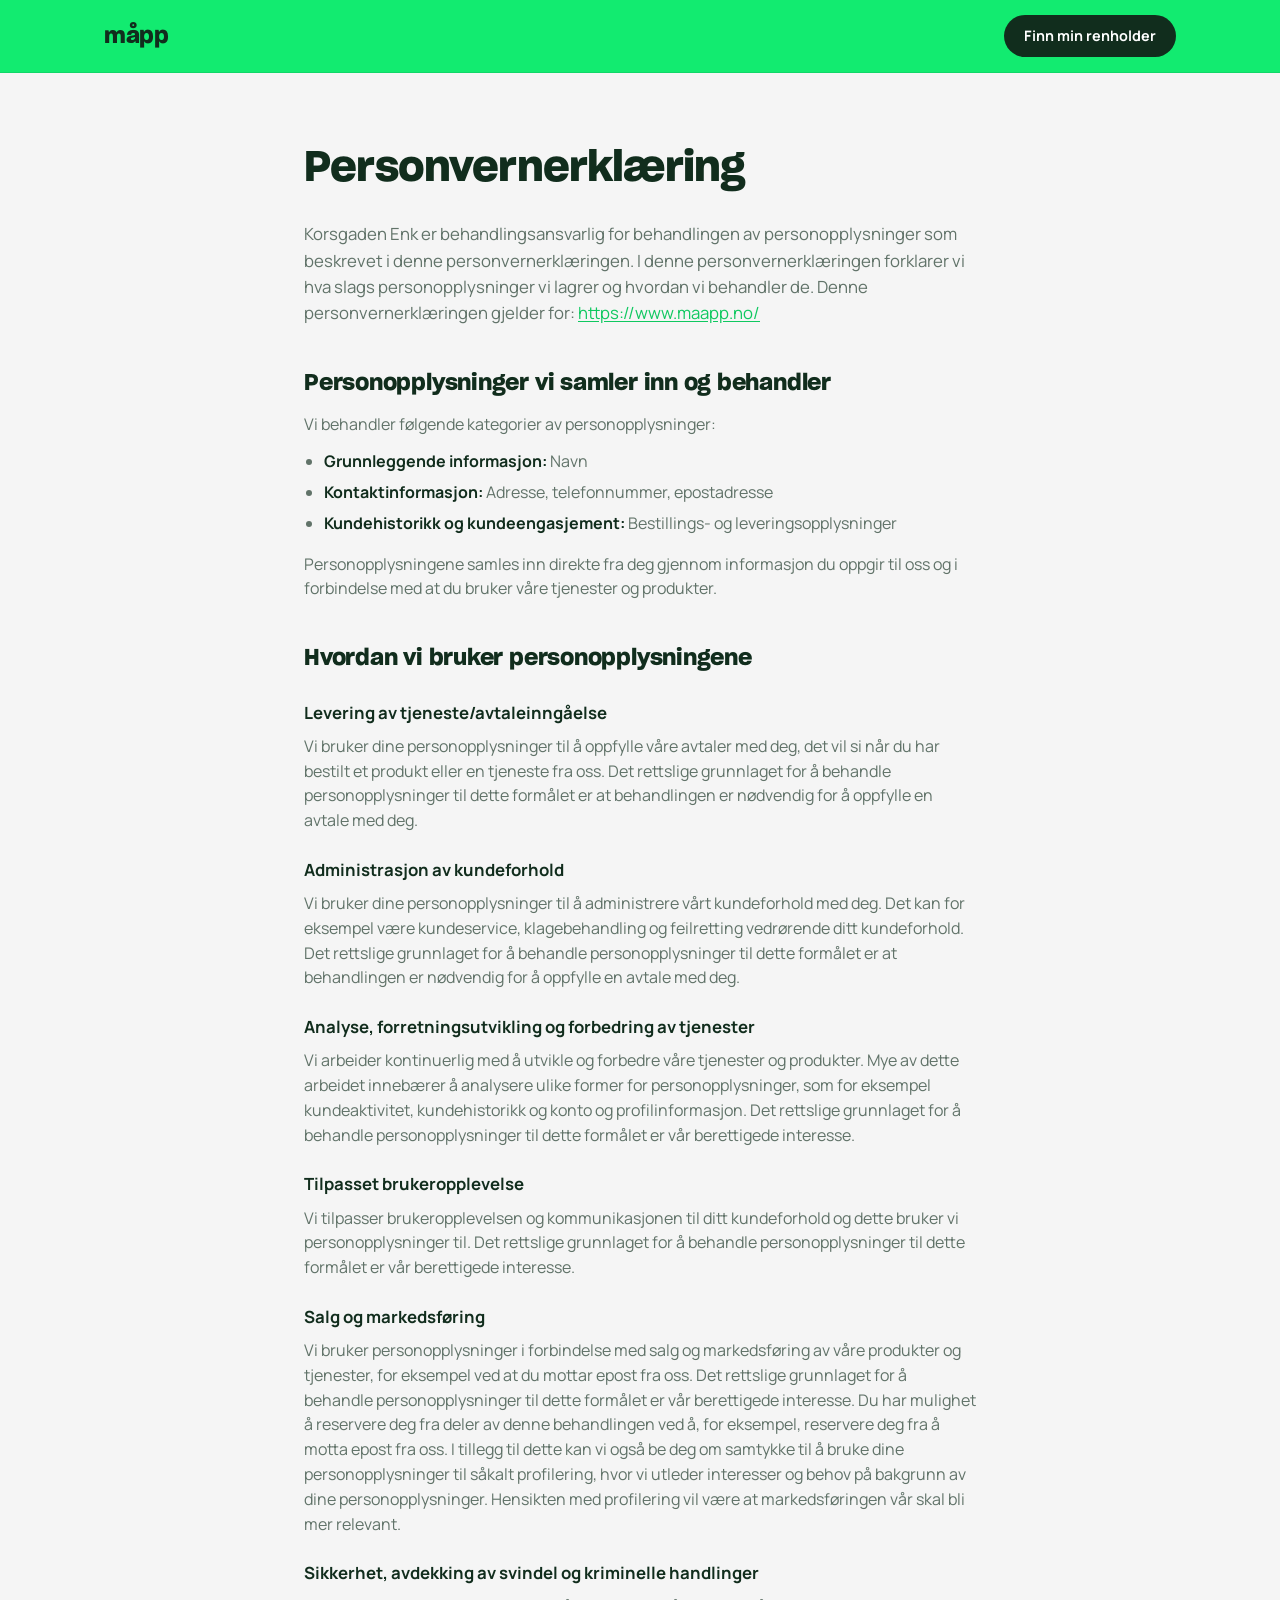
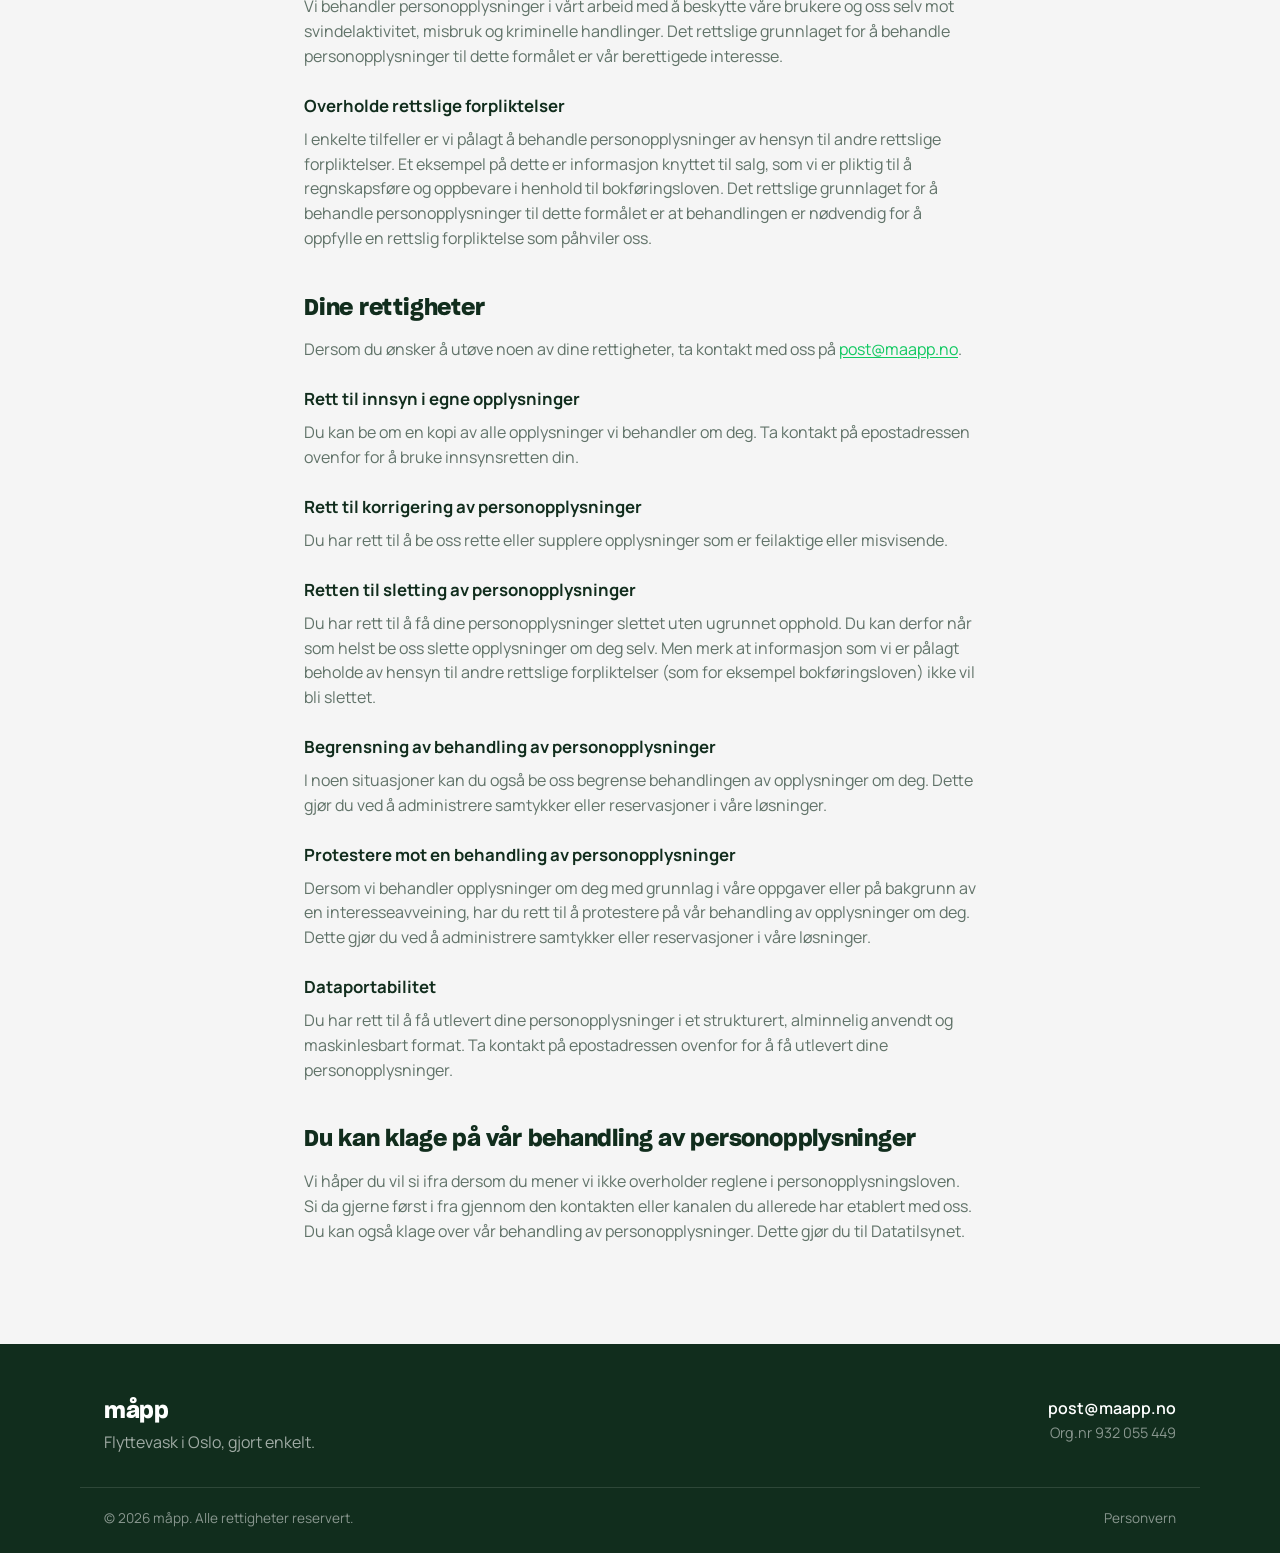
==== personvern.html @ 603608c3 "Initial commit: måpp landing page Static one-page site for måpp's move-out cleaning lead-gen service" ====
<!DOCTYPE html>
<html lang="no">
<head>
<meta charset="UTF-8">
<meta name="viewport" content="width=device-width, initial-scale=1.0">
<title>Personvernerklæring — måpp</title>
<meta name="description" content="Personvernerklæring for måpp — hvordan vi samler inn, bruker og beskytter personopplysningene dine.">
<link rel="icon" type="image/png" href="icon.png">
<link rel="preconnect" href="https://fonts.googleapis.com">
<link rel="preconnect" href="https://fonts.gstatic.com" crossorigin>
<link href="https://fonts.googleapis.com/css2?family=Manrope:wght@400;500;600;700;800&display=swap" rel="stylesheet">
<link rel="stylesheet" href="css/style.css">
</head>
<body>

<header class="site-header">
  <div class="container header-inner">
    <a href="index.html" class="logo">måpp</a>
    <div class="header-actions">
      <a href="index.html#skjema" class="btn btn-primary btn-small">Finn min renholder</a>
    </div>
  </div>
</header>

<main>
  <section class="section legal-page">
    <div class="container container-narrow">
      <h1 class="legal-title">Personvernerklæring</h1>
      <p class="legal-intro">
        Korsgaden Enk er behandlingsansvarlig for behandlingen av personopplysninger som beskrevet i denne
        personvernerklæringen. I denne personvernerklæringen forklarer vi hva slags personopplysninger vi lagrer
        og hvordan vi behandler de. Denne personvernerklæringen gjelder for:
        <a href="https://www.maapp.no/">https://www.maapp.no/</a>
      </p>

      <h2>Personopplysninger vi samler inn og behandler</h2>
      <p>Vi behandler følgende kategorier av personopplysninger:</p>
      <ul class="legal-list">
        <li><strong>Grunnleggende informasjon:</strong> Navn</li>
        <li><strong>Kontaktinformasjon:</strong> Adresse, telefonnummer, epostadresse</li>
        <li><strong>Kundehistorikk og kundeengasjement:</strong> Bestillings- og leveringsopplysninger</li>
      </ul>
      <p>
        Personopplysningene samles inn direkte fra deg gjennom informasjon du oppgir til oss og i forbindelse
        med at du bruker våre tjenester og produkter.
      </p>

      <h2>Hvordan vi bruker personopplysningene</h2>

      <h3>Levering av tjeneste/avtaleinngåelse</h3>
      <p>
        Vi bruker dine personopplysninger til å oppfylle våre avtaler med deg, det vil si når du har bestilt et
        produkt eller en tjeneste fra oss. Det rettslige grunnlaget for å behandle personopplysninger til dette
        formålet er at behandlingen er nødvendig for å oppfylle en avtale med deg.
      </p>

      <h3>Administrasjon av kundeforhold</h3>
      <p>
        Vi bruker dine personopplysninger til å administrere vårt kundeforhold med deg. Det kan for eksempel
        være kundeservice, klagebehandling og feilretting vedrørende ditt kundeforhold. Det rettslige grunnlaget
        for å behandle personopplysninger til dette formålet er at behandlingen er nødvendig for å oppfylle en
        avtale med deg.
      </p>

      <h3>Analyse, forretningsutvikling og forbedring av tjenester</h3>
      <p>
        Vi arbeider kontinuerlig med å utvikle og forbedre våre tjenester og produkter. Mye av dette arbeidet
        innebærer å analysere ulike former for personopplysninger, som for eksempel kundeaktivitet,
        kundehistorikk og konto og profilinformasjon. Det rettslige grunnlaget for å behandle personopplysninger
        til dette formålet er vår berettigede interesse.
      </p>

      <h3>Tilpasset brukeropplevelse</h3>
      <p>
        Vi tilpasser brukeropplevelsen og kommunikasjonen til ditt kundeforhold og dette bruker vi
        personopplysninger til. Det rettslige grunnlaget for å behandle personopplysninger til dette formålet er
        vår berettigede interesse.
      </p>

      <h3>Salg og markedsføring</h3>
      <p>
        Vi bruker personopplysninger i forbindelse med salg og markedsføring av våre produkter og tjenester, for
        eksempel ved at du mottar epost fra oss. Det rettslige grunnlaget for å behandle personopplysninger til
        dette formålet er vår berettigede interesse. Du har mulighet å reservere deg fra deler av denne
        behandlingen ved å, for eksempel, reservere deg fra å motta epost fra oss. I tillegg til dette kan vi
        også be deg om samtykke til å bruke dine personopplysninger til såkalt profilering, hvor vi utleder
        interesser og behov på bakgrunn av dine personopplysninger. Hensikten med profilering vil være at
        markedsføringen vår skal bli mer relevant.
      </p>

      <h3>Sikkerhet, avdekking av svindel og kriminelle handlinger</h3>
      <p>
        Vi behandler personopplysninger i vårt arbeid med å beskytte våre brukere og oss selv mot
        svindelaktivitet, misbruk og kriminelle handlinger. Det rettslige grunnlaget for å behandle
        personopplysninger til dette formålet er vår berettigede interesse.
      </p>

      <h3>Overholde rettslige forpliktelser</h3>
      <p>
        I enkelte tilfeller er vi pålagt å behandle personopplysninger av hensyn til andre rettslige
        forpliktelser. Et eksempel på dette er informasjon knyttet til salg, som vi er pliktig til å
        regnskapsføre og oppbevare i henhold til bokføringsloven. Det rettslige grunnlaget for å behandle
        personopplysninger til dette formålet er at behandlingen er nødvendig for å oppfylle en rettslig
        forpliktelse som påhviler oss.
      </p>

      <h2>Dine rettigheter</h2>
      <p>
        Dersom du ønsker å utøve noen av dine rettigheter, ta kontakt med oss på
        <a href="mailto:post@maapp.no">post@maapp.no</a>.
      </p>

      <h3>Rett til innsyn i egne opplysninger</h3>
      <p>
        Du kan be om en kopi av alle opplysninger vi behandler om deg. Ta kontakt på epostadressen ovenfor for å
        bruke innsynsretten din.
      </p>

      <h3>Rett til korrigering av personopplysninger</h3>
      <p>Du har rett til å be oss rette eller supplere opplysninger som er feilaktige eller misvisende.</p>

      <h3>Retten til sletting av personopplysninger</h3>
      <p>
        Du har rett til å få dine personopplysninger slettet uten ugrunnet opphold. Du kan derfor når som helst
        be oss slette opplysninger om deg selv. Men merk at informasjon som vi er pålagt beholde av hensyn til
        andre rettslige forpliktelser (som for eksempel bokføringsloven) ikke vil bli slettet.
      </p>

      <h3>Begrensning av behandling av personopplysninger</h3>
      <p>
        I noen situasjoner kan du også be oss begrense behandlingen av opplysninger om deg. Dette gjør du ved å
        administrere samtykker eller reservasjoner i våre løsninger.
      </p>

      <h3>Protestere mot en behandling av personopplysninger</h3>
      <p>
        Dersom vi behandler opplysninger om deg med grunnlag i våre oppgaver eller på bakgrunn av en
        interesseavveining, har du rett til å protestere på vår behandling av opplysninger om deg. Dette gjør du
        ved å administrere samtykker eller reservasjoner i våre løsninger.
      </p>

      <h3>Dataportabilitet</h3>
      <p>
        Du har rett til å få utlevert dine personopplysninger i et strukturert, alminnelig anvendt og
        maskinlesbart format. Ta kontakt på epostadressen ovenfor for å få utlevert dine personopplysninger.
      </p>

      <h2>Du kan klage på vår behandling av personopplysninger</h2>
      <p>
        Vi håper du vil si ifra dersom du mener vi ikke overholder reglene i personopplysningsloven. Si da
        gjerne først i fra gjennom den kontakten eller kanalen du allerede har etablert med oss. Du kan også
        klage over vår behandling av personopplysninger. Dette gjør du til Datatilsynet.
      </p>
    </div>
  </section>
</main>

<footer class="site-footer">
  <div class="container footer-inner">
    <div class="footer-brand">
      <p class="logo logo-light">måpp</p>
      <p>Flyttevask i Oslo, gjort enkelt.</p>
    </div>
    <div class="footer-contact">
      <p><a href="mailto:post@maapp.no">post@maapp.no</a></p>
      <p class="footer-muted">Org.nr 932 055 449</p>
    </div>
  </div>
  <div class="container footer-bottom">
    <p>&copy; <span id="year"></span> måpp. Alle rettigheter reservert.</p>
    <a href="personvern.html" class="footer-legal-link">Personvern</a>
  </div>
</footer>

<script src="js/script.js"></script>
</body>
</html>
---- css/style.css ----
/* ---------- Tokens ---------- */
:root {
  --bg: #f5f5f5;
  --surface: #ffffff;
  --brand: #12eb70;
  --brand-dark: #0fc860;
  --accent: #112d1d;
  --text: #112d1d;
  --text-muted: rgba(17, 45, 29, 0.65);
  --border: rgba(17, 45, 29, 0.1);
  --radius-lg: 20px;
  --radius-md: 14px;
  --radius-sm: 10px;
  --shadow: 0 12px 32px rgba(17, 45, 29, 0.08);
  --max-width: 1120px;
  --font: "Manrope", -apple-system, BlinkMacSystemFont, "Segoe UI", sans-serif;
  --font-headline: "Sharp Grotesk", var(--font);
}

@font-face {
  font-family: "Sharp Grotesk";
  src: url("../Sharp_Grotesk/SharpGrotesk-SemiBold20.otf") format("opentype");
  font-weight: 600;
  font-style: normal;
  font-display: swap;
}

/* ---------- Reset ---------- */
* { box-sizing: border-box; }
html { scroll-behavior: smooth; }
body {
  margin: 0;
  font-family: var(--font);
  background: var(--bg);
  color: var(--text);
  line-height: 1.55;
  -webkit-font-smoothing: antialiased;
}
h1, h2, h3, p, ul, figure { margin: 0; }
ul { padding: 0; list-style: none; }
a { color: inherit; text-decoration: none; }
img { max-width: 100%; display: block; }
button { font: inherit; cursor: pointer; }
section[id] { scroll-margin-top: 84px; }

.container {
  max-width: var(--max-width);
  margin: 0 auto;
  padding: 0 24px;
}
.container-narrow { max-width: 720px; }

/* ---------- Buttons ---------- */
.btn {
  display: inline-flex;
  align-items: center;
  justify-content: center;
  gap: 8px;
  border: none;
  border-radius: 999px;
  font-weight: 700;
  cursor: pointer;
  transition: transform 0.15s ease, box-shadow 0.15s ease, background 0.15s ease, opacity 0.15s ease;
  white-space: nowrap;
}
.btn-primary {
  background: var(--brand);
  color: var(--accent);
}
.btn-primary:hover { background: var(--brand-dark); transform: translateY(-1px); }
.btn-primary:active { transform: translateY(0); }
.btn-primary:disabled { opacity: 0.6; cursor: not-allowed; transform: none; }
.btn-ghost {
  background: transparent;
  color: var(--text);
  border: 1.5px solid var(--border);
}
.btn-ghost:hover { border-color: var(--accent); }
.btn-small { padding: 10px 20px; font-size: 0.9rem; }
.btn-large { padding: 16px 32px; font-size: 1.02rem; box-shadow: var(--shadow); }
.btn-block { width: 100%; }

/* On the green header/hero, a green button would blend into the background —
   swap primary buttons there to a dark fill so they still pop. */
.site-header .btn-primary,
.hero .btn-primary {
  background: var(--accent);
  color: #ffffff;
}
.site-header .btn-primary:hover,
.hero .btn-primary:hover {
  background: #1c3d28;
}

/* ---------- Icons (inline SVG, no dependency) ---------- */
.icon {
  position: relative; flex-shrink: 0;
  display: inline-flex; align-items: center; justify-content: center;
}
.icon svg { width: 100%; height: 100%; display: block; }

.icon-x, .icon-check {
  width: 22px; height: 22px; border-radius: 50%;
}
.icon-x { background: rgba(17,45,29,0.12); color: var(--text-muted); }
.icon-x svg { width: 11px; height: 11px; }

.icon-check { background: var(--brand); color: var(--accent); }
.icon-check svg { width: 12px; height: 12px; }

.icon-shield, .icon-target, .icon-single, .icon-lock, .icon-check-circle {
  width: 46px; height: 46px; border-radius: 14px;
  background: rgba(18, 235, 112, 0.14);
  color: var(--accent);
}
.icon-shield svg, .icon-target svg, .icon-single svg, .icon-lock svg { width: 22px; height: 22px; }

.icon-check-circle {
  width: 64px; height: 64px; border-radius: 50%;
  background: var(--brand);
  margin: 0 auto 16px;
}
.icon-check-circle svg { width: 26px; height: 26px; }

/* ---------- Header ---------- */
.site-header {
  position: sticky; top: 0; z-index: 100;
  background: var(--brand);
  border-bottom: 1px solid var(--border);
}
.header-inner {
  display: flex; align-items: center; justify-content: space-between;
  height: 72px;
}
.logo {
  font-family: var(--font-headline);
  font-size: 1.4rem; font-weight: 600; letter-spacing: -0.02em;
  color: var(--accent);
}
.logo-light { color: #ffffff; }

.header-actions { display: flex; align-items: center; gap: 16px; }

/* ---------- Hero ---------- */
.hero {
  padding: 96px 0 88px;
  background: var(--brand);
}
.hero-inner { max-width: 840px; margin: 0 auto; text-align: center; }

.eyebrow {
  display: inline-block;
  font-weight: 700; font-size: 0.85rem; letter-spacing: 0.06em; text-transform: uppercase;
  color: var(--accent);
  margin-bottom: 16px;
}
.hero h1 {
  font-family: var(--font-headline);
  font-size: clamp(2.1rem, 4.5vw, 3.4rem);
  font-weight: 600; letter-spacing: -0.03em;
  line-height: 1.12;
  color: var(--accent);
  margin-bottom: 24px;
}
.hero-sub {
  font-size: 1.15rem;
  color: rgba(17, 45, 29, 0.8);
  max-width: 620px;
  margin: 0 auto 40px;
}

/* ---------- Trust banner ---------- */
.trust-banner { background: var(--accent); padding: 28px 0; }
.trust-banner-inner {
  display: flex; flex-wrap: wrap;
  justify-content: center; align-items: center;
  row-gap: 16px; column-gap: 40px;
}
.trust-banner-item {
  display: flex; align-items: center; gap: 10px;
  color: #ffffff; font-weight: 600; font-size: 0.92rem;
}
.icon-banner {
  display: inline-flex; flex-shrink: 0;
  width: 20px; height: 20px;
  color: var(--brand);
}
.icon-banner svg { width: 100%; height: 100%; }

/* ---------- Sections ---------- */
.section { padding: 96px 0; }
.section-title {
  font-family: var(--font-headline);
  font-size: clamp(1.7rem, 3vw, 2.3rem);
  font-weight: 600; letter-spacing: -0.02em;
  margin-bottom: 16px;
}
.section-lead {
  font-size: 1.08rem;
  color: var(--text-muted);
  max-width: 620px;
  margin-bottom: 48px;
}

/* Comparison */
.compare-grid { display: grid; grid-template-columns: 1fr 1fr; gap: 24px; }
.compare-card { padding: 36px; border-radius: var(--radius-lg); }
.compare-card-other { background: var(--surface); border: 1px solid var(--border); }
.compare-card-maapp { background: var(--accent); color: #ffffff; box-shadow: var(--shadow); }
.compare-label {
  font-weight: 700; font-size: 0.9rem; text-transform: uppercase; letter-spacing: 0.04em;
  color: var(--text-muted); margin-bottom: 20px;
}
.compare-label-brand {
  font-family: var(--font-headline);
  font-size: 1.3rem;
  font-weight: 600;
  letter-spacing: -0.02em;
  text-transform: none;
  color: var(--brand);
}
.compare-list li { display: flex; align-items: flex-start; gap: 12px; margin-bottom: 16px; font-weight: 600; }
.compare-list li:last-child { margin-bottom: 0; }
.compare-card-maapp .compare-list li { color: #ffffff; }

/* How it works */
.how-grid { display: grid; grid-template-columns: repeat(3, 1fr); gap: 28px; }
.how-card {
  background: var(--surface); border: 1px solid var(--border);
  border-radius: var(--radius-lg); padding: 32px;
}
.how-number {
  display: inline-flex; align-items: center; justify-content: center;
  width: 40px; height: 40px; border-radius: 50%;
  background: var(--brand); color: var(--accent);
  font-weight: 800; margin-bottom: 20px;
}
.how-card h3 { font-size: 1.15rem; margin-bottom: 10px; font-weight: 700; }
.how-card p { color: var(--text-muted); }

/* Trust */
.trust-grid { display: grid; grid-template-columns: repeat(4, 1fr); gap: 24px; }
.trust-card {
  background: var(--surface); border: 1px solid var(--border);
  border-radius: var(--radius-lg); padding: 28px;
}
.trust-card .icon { position: relative; margin-bottom: 18px; }
.trust-card h3 { font-size: 1.05rem; margin-bottom: 10px; font-weight: 700; }
.trust-card p { color: var(--text-muted); font-size: 0.95rem; }

/* FAQ */
.faq-list { display: flex; flex-direction: column; gap: 12px; }
.faq-item {
  background: var(--surface); border: 1px solid var(--border);
  border-radius: var(--radius-md); padding: 18px 22px;
}
.faq-item summary {
  cursor: pointer; font-weight: 700; list-style: none;
  display: flex; align-items: center; justify-content: space-between;
}
.faq-item summary::-webkit-details-marker { display: none; }
.faq-item summary::after {
  content: "+"; font-size: 1.3rem; color: var(--brand-dark); margin-left: 16px; flex-shrink: 0;
  transition: transform 0.15s ease;
}
.faq-item[open] summary::after { transform: rotate(45deg); }
.faq-item p { margin-top: 14px; color: var(--text-muted); }

/* ---------- Legal page ---------- */
.legal-page { padding: 64px 0 96px; }
.legal-title {
  font-family: var(--font-headline);
  font-size: clamp(1.9rem, 4vw, 2.6rem);
  font-weight: 600; letter-spacing: -0.02em;
  margin-bottom: 20px;
}
.legal-intro { font-size: 1.05rem; margin-bottom: 8px; }
.legal-page h2 {
  font-family: var(--font-headline);
  font-size: 1.4rem; font-weight: 600; letter-spacing: -0.01em;
  margin-top: 40px; margin-bottom: 12px;
}
.legal-page h3 {
  font-size: 1.05rem; font-weight: 700;
  margin-top: 24px; margin-bottom: 8px;
}
.legal-page p { color: var(--text-muted); margin-bottom: 4px; }
.legal-page a { color: var(--brand-dark); text-decoration: underline; text-underline-offset: 2px; }
.legal-page a:hover { color: var(--accent); }
.legal-list { margin: 12px 0 16px; padding-left: 20px; list-style: disc; }
.legal-list li { color: var(--text-muted); margin-bottom: 6px; }
.legal-list strong { color: var(--text); }

/* ---------- Form ---------- */
.form-section { padding-bottom: 120px; }
.form-card {
  background: var(--accent);
  color: #ffffff;
  border-radius: var(--radius-lg);
  padding: 48px;
  box-shadow: var(--shadow);
}
.form-intro h2 { font-family: var(--font-headline); font-size: clamp(1.6rem, 3vw, 2rem); font-weight: 600; margin-bottom: 8px; }
.form-intro p { color: rgba(255,255,255,0.72); margin-bottom: 4px; }
.form-progress {
  font-weight: 700; font-size: 0.85rem; letter-spacing: 0.04em; text-transform: uppercase;
  color: var(--brand) !important; margin-top: 14px; margin-bottom: 18px;
}

.field { margin-bottom: 14px; }
.field label {
  display: block; font-weight: 600; font-size: 0.92rem; margin-bottom: 6px;
  color: rgba(255,255,255,0.85);
}
.field input, .field select, .field textarea {
  width: 100%;
  padding: 12px 18px;
  border-radius: 999px;
  border: 1.5px solid transparent;
  background: var(--bg);
  color: var(--text);
  font-family: var(--font);
  font-size: 1rem;
}
.field input::placeholder, .field textarea::placeholder { color: var(--text-muted); }
.field select option { color: var(--text); }
.field input:focus, .field select:focus, .field textarea:focus {
  outline: none; border-color: var(--brand);
  background: var(--bg);
}
.field textarea { border-radius: var(--radius-lg); resize: vertical; }

.field-checkbox .checkbox-label {
  display: flex; align-items: flex-start; gap: 10px;
  margin-bottom: 0;
  font-size: 0.9rem; font-weight: 500;
  color: rgba(255,255,255,0.85);
  cursor: pointer;
}
.checkbox-label input[type="checkbox"] {
  width: 18px; height: 18px;
  flex-shrink: 0; margin-top: 2px;
  accent-color: var(--brand);
  cursor: pointer;
}

.hp-field { position: absolute; left: -9999px; opacity: 0; height: 0; width: 0; }

.form-step-actions { display: flex; gap: 16px; align-items: center; margin-top: 8px; }
.form-step-actions .btn-ghost {
  background: rgba(255,255,255,0.08);
  color: #ffffff;
  border-color: rgba(255,255,255,0.25);
  box-shadow: none;
}
.form-step-actions .btn-ghost:hover { background: rgba(255,255,255,0.14); border-color: #ffffff; }

.form-success { text-align: center; padding: 24px 0; }
.form-success h2 { font-family: var(--font-headline); font-size: 1.6rem; font-weight: 600; margin-bottom: 10px; }
.form-success p { color: rgba(255,255,255,0.75); }

.form-error {
  margin-top: 20px; color: #ffb4b4; font-weight: 600; text-align: center;
}

/* ---------- Footer ---------- */
.site-footer { background: var(--accent); color: rgba(255,255,255,0.8); padding: 56px 0 24px; }
.footer-inner {
  display: flex; justify-content: space-between; align-items: flex-start;
  gap: 24px; padding-bottom: 32px; border-bottom: 1px solid rgba(255,255,255,0.12);
}
.footer-brand .logo { line-height: 1; }
.footer-brand p:last-child { margin-top: 8px; color: rgba(255,255,255,0.6); }
.footer-contact { text-align: right; }
.footer-contact p:first-child { line-height: 1; }
.footer-contact a { font-weight: 600; color: #ffffff; }
.footer-contact a:hover { color: var(--brand); }
.footer-muted { color: rgba(255,255,255,0.5); font-size: 0.9rem; margin-top: 6px; }
.footer-bottom {
  display: flex; flex-wrap: wrap; justify-content: space-between; align-items: center; gap: 8px;
  padding-top: 20px; font-size: 0.85rem; color: rgba(255,255,255,0.5);
}
.footer-legal-link { color: rgba(255,255,255,0.5); }
.footer-legal-link:hover { color: var(--brand); }

/* ---------- Reveal animation ---------- */
.reveal { opacity: 0; transform: translateY(16px); transition: opacity 0.6s ease, transform 0.6s ease; }
.reveal.is-visible { opacity: 1; transform: translateY(0); }
@media (prefers-reduced-motion: reduce) {
  .reveal { opacity: 1; transform: none; transition: none; }
  html { scroll-behavior: auto; }
}

/* ---------- Responsive ---------- */
@media (max-width: 900px) {
  .trust-grid { grid-template-columns: repeat(2, 1fr); }
  .how-grid { grid-template-columns: 1fr; }
  .compare-grid { grid-template-columns: 1fr; }
}

@media (max-width: 760px) {
  .hero { padding: 56px 0 64px; }
  .hero h1 { font-size: 2.6rem; }
  .trust-banner-inner {
    display: grid; grid-template-columns: 1fr 1fr;
    row-gap: 24px; column-gap: 12px;
  }
  .trust-banner-item {
    flex-direction: column; text-align: center;
    gap: 8px; font-size: 0.85rem;
  }
  .section { padding: 64px 0; }
  .trust-grid { grid-template-columns: 1fr; }
  .form-card { padding: 28px; }
  .site-footer { padding-top: 40px; }
  .footer-inner { flex-direction: column; }
  .footer-contact { text-align: left; }
}
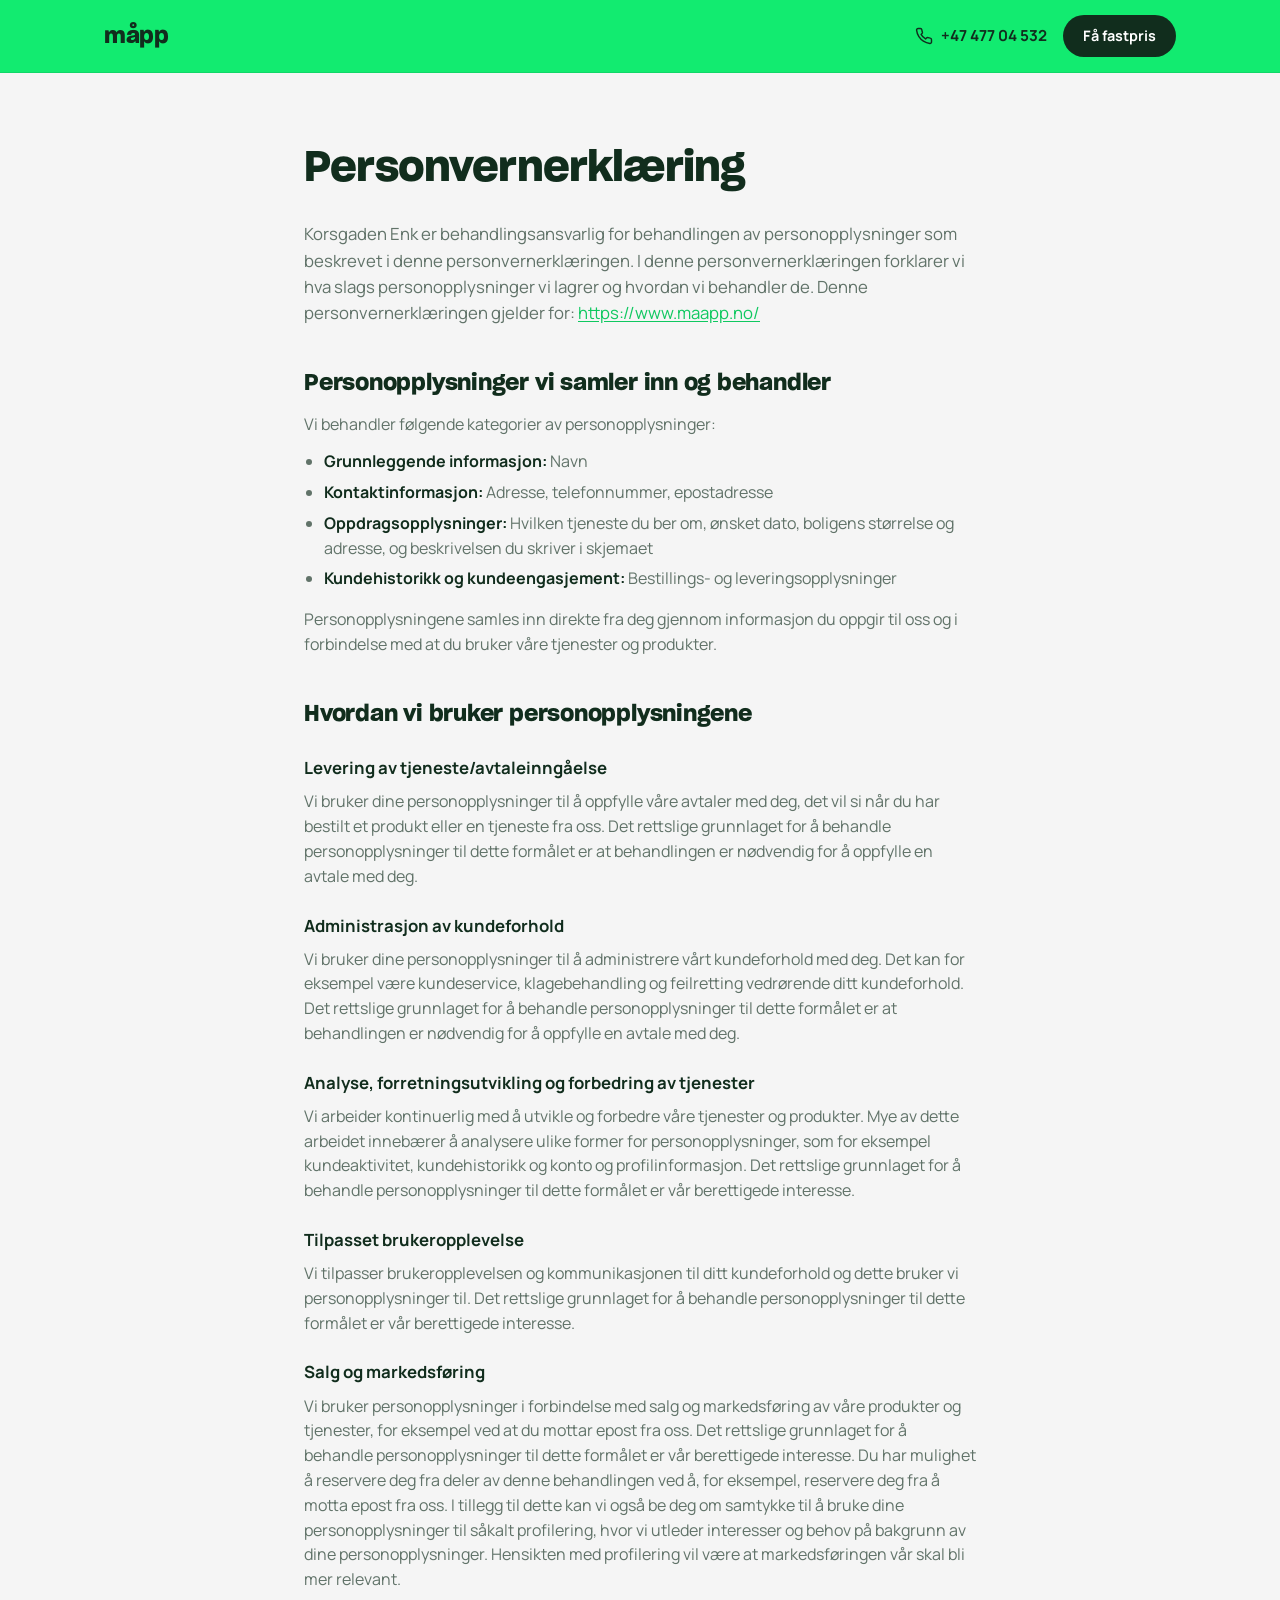
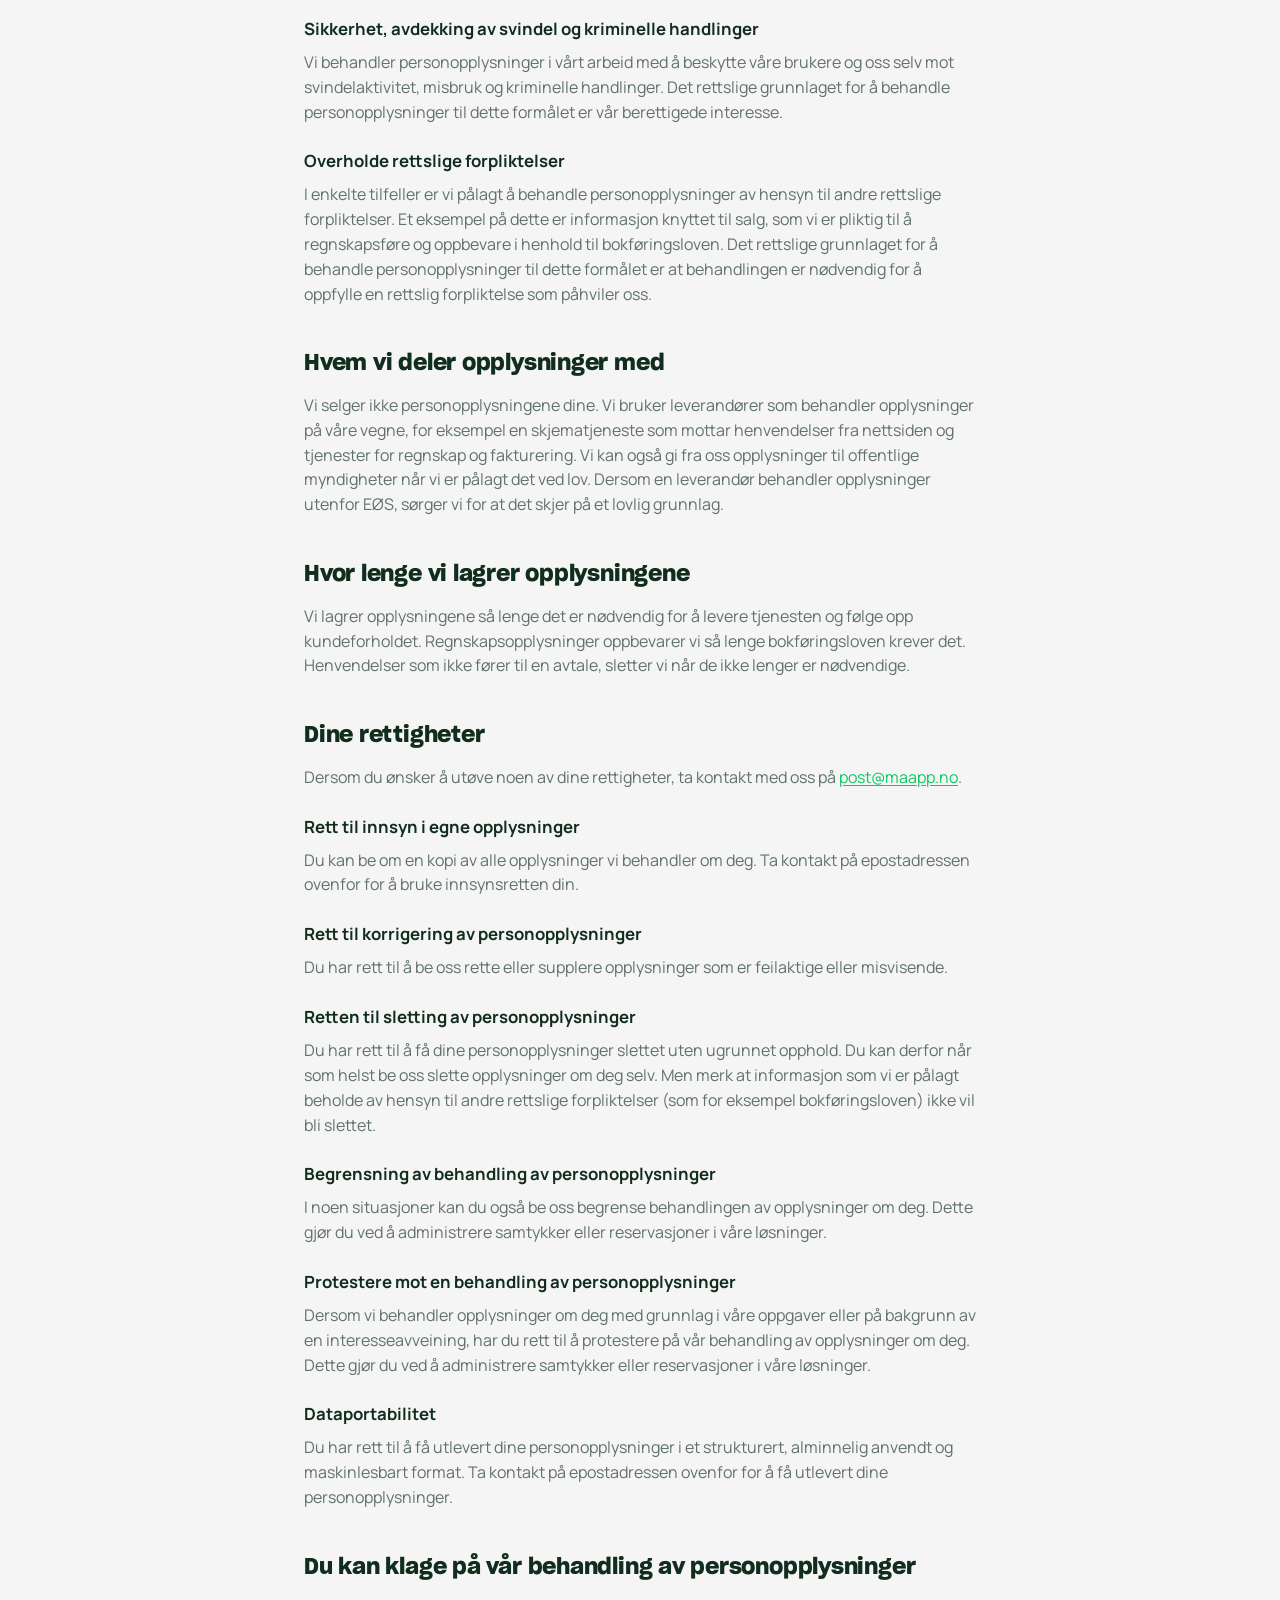
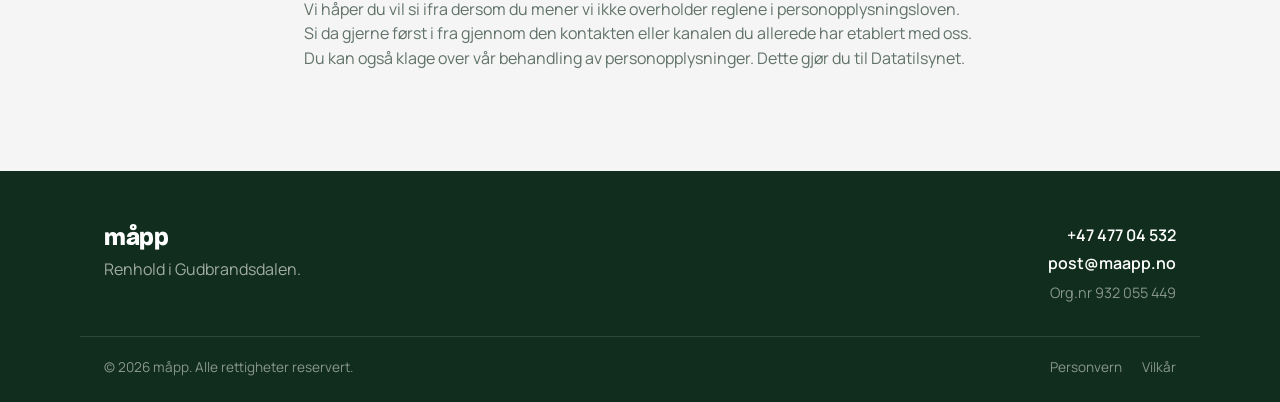
==== commit 656bbb82: "Pivot site to direct cleaning in Gudbrandsdalen Rewrite the site for måpp offering flyttevask, utfly" ====
--- a/personvern.html
+++ b/personvern.html
@@ -17,7 +17,13 @@
   <div class="container header-inner">
     <a href="index.html" class="logo">måpp</a>
     <div class="header-actions">
-      <a href="index.html#skjema" class="btn btn-primary btn-small">Finn min renholder</a>
+      <a href="tel:+4747704532" class="header-phone" aria-label="Ring +47 477 04 532">
+        <svg viewBox="0 0 24 24" fill="none" stroke="currentColor" stroke-width="1.9" stroke-linecap="round" stroke-linejoin="round" aria-hidden="true">
+          <path d="M22 16.92v3a2 2 0 0 1-2.18 2 19.79 19.79 0 0 1-8.63-3.07 19.5 19.5 0 0 1-6-6 19.79 19.79 0 0 1-3.07-8.67A2 2 0 0 1 4.11 2h3a2 2 0 0 1 2 1.72 12.84 12.84 0 0 0 .7 2.81 2 2 0 0 1-.45 2.11L8.09 9.91a16 16 0 0 0 6 6l1.27-1.27a2 2 0 0 1 2.11-.45 12.84 12.84 0 0 0 2.81.7A2 2 0 0 1 22 16.92z"/>
+        </svg>
+        <span class="header-phone-number">+47 477 04 532</span>
+      </a>
+      <a href="index.html#skjema" class="btn btn-primary btn-small">Få fastpris</a>
     </div>
   </div>
 </header>
@@ -38,6 +44,7 @@
       <ul class="legal-list">
         <li><strong>Grunnleggende informasjon:</strong> Navn</li>
         <li><strong>Kontaktinformasjon:</strong> Adresse, telefonnummer, epostadresse</li>
+        <li><strong>Oppdragsopplysninger:</strong> Hvilken tjeneste du ber om, ønsket dato, boligens størrelse og adresse, og beskrivelsen du skriver i skjemaet</li>
         <li><strong>Kundehistorikk og kundeengasjement:</strong> Bestillings- og leveringsopplysninger</li>
       </ul>
       <p>
@@ -104,6 +111,21 @@
         forpliktelse som påhviler oss.
       </p>
 
+      <h2>Hvem vi deler opplysninger med</h2>
+      <p>
+        Vi selger ikke personopplysningene dine. Vi bruker leverandører som behandler opplysninger på våre vegne,
+        for eksempel en skjematjeneste som mottar henvendelser fra nettsiden og tjenester for regnskap og
+        fakturering. Vi kan også gi fra oss opplysninger til offentlige myndigheter når vi er pålagt det ved lov.
+        Dersom en leverandør behandler opplysninger utenfor EØS, sørger vi for at det skjer på et lovlig grunnlag.
+      </p>
+
+      <h2>Hvor lenge vi lagrer opplysningene</h2>
+      <p>
+        Vi lagrer opplysningene så lenge det er nødvendig for å levere tjenesten og følge opp kundeforholdet.
+        Regnskapsopplysninger oppbevarer vi så lenge bokføringsloven krever det. Henvendelser som ikke fører til
+        en avtale, sletter vi når de ikke lenger er nødvendige.
+      </p>
+
       <h2>Dine rettigheter</h2>
       <p>
         Dersom du ønsker å utøve noen av dine rettigheter, ta kontakt med oss på
@@ -159,16 +181,20 @@
   <div class="container footer-inner">
     <div class="footer-brand">
       <p class="logo logo-light">måpp</p>
-      <p>Flyttevask i Oslo, gjort enkelt.</p>
+      <p>Renhold i Gudbrandsdalen.</p>
     </div>
     <div class="footer-contact">
-      <p><a href="mailto:post@maapp.no">post@maapp.no</a></p>
+      <p><a href="tel:+4747704532">+47 477 04 532</a></p>
+      <p class="footer-secondary"><a href="mailto:post@maapp.no">post@maapp.no</a></p>
       <p class="footer-muted">Org.nr 932 055 449</p>
     </div>
   </div>
   <div class="container footer-bottom">
     <p>&copy; <span id="year"></span> måpp. Alle rettigheter reservert.</p>
-    <a href="personvern.html" class="footer-legal-link">Personvern</a>
+    <nav class="footer-legal" aria-label="Juridisk informasjon">
+      <a href="personvern.html" class="footer-legal-link">Personvern</a>
+      <a href="vilkaar.html" class="footer-legal-link">Vilkår</a>
+    </nav>
   </div>
 </footer>
 
--- a/css/style.css
+++ b/css/style.css
@@ -80,6 +80,14 @@
 .btn-large { padding: 16px 32px; font-size: 1.02rem; box-shadow: var(--shadow); }
 .btn-block { width: 100%; }
 
+.btn-outline {
+  background: transparent;
+  color: var(--accent);
+  border: 1.5px solid rgba(17, 45, 29, 0.45);
+  box-shadow: none;
+}
+.btn-outline:hover { background: rgba(17, 45, 29, 0.08); border-color: var(--accent); }
+
 /* On the green header/hero, a green button would blend into the background —
    swap primary buttons there to a dark fill so they still pop. */
 .site-header .btn-primary,
@@ -99,21 +107,19 @@
 }
 .icon svg { width: 100%; height: 100%; display: block; }
 
-.icon-x, .icon-check {
+.icon-check {
   width: 22px; height: 22px; border-radius: 50%;
-}
-.icon-x { background: rgba(17,45,29,0.12); color: var(--text-muted); }
-.icon-x svg { width: 11px; height: 11px; }
-
-.icon-check { background: var(--brand); color: var(--accent); }
+  background: var(--brand); color: var(--accent);
+}
 .icon-check svg { width: 12px; height: 12px; }
 
-.icon-shield, .icon-target, .icon-single, .icon-lock, .icon-check-circle {
+.icon-box {
   width: 46px; height: 46px; border-radius: 14px;
   background: rgba(18, 235, 112, 0.14);
   color: var(--accent);
-}
-.icon-shield svg, .icon-target svg, .icon-single svg, .icon-lock svg { width: 22px; height: 22px; }
+  margin-bottom: 18px;
+}
+.icon-box svg { width: 22px; height: 22px; }
 
 .icon-check-circle {
   width: 64px; height: 64px; border-radius: 50%;
@@ -140,6 +146,12 @@
 .logo-light { color: #ffffff; }
 
 .header-actions { display: flex; align-items: center; gap: 16px; }
+.header-phone {
+  display: inline-flex; align-items: center; gap: 8px;
+  font-weight: 700; font-size: 0.95rem; color: var(--accent);
+}
+.header-phone svg { width: 18px; height: 18px; flex-shrink: 0; }
+.header-phone:hover .header-phone-number { text-decoration: underline; text-underline-offset: 3px; }
 
 /* ---------- Hero ---------- */
 .hero {
@@ -167,6 +179,9 @@
   color: rgba(17, 45, 29, 0.8);
   max-width: 620px;
   margin: 0 auto 40px;
+}
+.hero-actions {
+  display: flex; flex-wrap: wrap; justify-content: center; gap: 12px;
 }
 
 /* ---------- Trust banner ---------- */
@@ -201,33 +216,44 @@
   max-width: 620px;
   margin-bottom: 48px;
 }
-
-/* Comparison */
-.compare-grid { display: grid; grid-template-columns: 1fr 1fr; gap: 24px; }
-.compare-card { padding: 36px; border-radius: var(--radius-lg); }
-.compare-card-other { background: var(--surface); border: 1px solid var(--border); }
-.compare-card-maapp { background: var(--accent); color: #ffffff; box-shadow: var(--shadow); }
-.compare-label {
-  font-weight: 700; font-size: 0.9rem; text-transform: uppercase; letter-spacing: 0.04em;
-  color: var(--text-muted); margin-bottom: 20px;
-}
-.compare-label-brand {
-  font-family: var(--font-headline);
-  font-size: 1.3rem;
-  font-weight: 600;
-  letter-spacing: -0.02em;
-  text-transform: none;
-  color: var(--brand);
-}
-.compare-list li { display: flex; align-items: flex-start; gap: 12px; margin-bottom: 16px; font-weight: 600; }
-.compare-list li:last-child { margin-bottom: 0; }
-.compare-card-maapp .compare-list li { color: #ffffff; }
+.section-cta { margin-top: 32px; }
+
+/* Services */
+.service-grid { display: grid; grid-template-columns: repeat(3, 1fr); gap: 24px; }
+.service-card {
+  display: flex; flex-direction: column;
+  background: var(--surface); border: 1px solid var(--border);
+  border-radius: var(--radius-lg); padding: 28px;
+}
+.service-card h3 { font-size: 1.15rem; margin-bottom: 10px; font-weight: 700; }
+.service-card p { color: var(--text-muted); margin-bottom: 20px; }
+.service-link {
+  margin-top: auto;
+  font-weight: 700; color: var(--accent);
+  text-decoration: underline; text-decoration-color: var(--brand);
+  text-decoration-thickness: 2px; text-underline-offset: 4px;
+}
+.service-link:hover { text-decoration-color: var(--accent); }
+
+/* Included */
+.include-grid { display: grid; grid-template-columns: repeat(3, 1fr); gap: 24px; }
+.include-card {
+  background: var(--surface); border: 1px solid var(--border);
+  border-radius: var(--radius-lg); padding: 28px;
+}
+.include-card h3 { font-size: 1.1rem; font-weight: 700; margin-bottom: 18px; }
+.check-list li {
+  display: flex; align-items: flex-start; gap: 12px;
+  margin-bottom: 12px; font-weight: 600; font-size: 0.95rem;
+}
+.check-list li:last-child { margin-bottom: 0; }
+.include-note { margin-top: 24px; color: var(--text-muted); font-size: 0.95rem; max-width: 720px; }
 
 /* How it works */
-.how-grid { display: grid; grid-template-columns: repeat(3, 1fr); gap: 28px; }
+.how-grid { display: grid; grid-template-columns: repeat(4, 1fr); gap: 24px; }
 .how-card {
   background: var(--surface); border: 1px solid var(--border);
-  border-radius: var(--radius-lg); padding: 32px;
+  border-radius: var(--radius-lg); padding: 28px;
 }
 .how-number {
   display: inline-flex; align-items: center; justify-content: center;
@@ -235,8 +261,20 @@
   background: var(--brand); color: var(--accent);
   font-weight: 800; margin-bottom: 20px;
 }
-.how-card h3 { font-size: 1.15rem; margin-bottom: 10px; font-weight: 700; }
-.how-card p { color: var(--text-muted); }
+.how-card h3 { font-size: 1.1rem; margin-bottom: 10px; font-weight: 700; }
+.how-card p { color: var(--text-muted); font-size: 0.95rem; }
+
+/* Pricing */
+.price-grid { display: grid; grid-template-columns: repeat(4, 1fr); gap: 24px; }
+.price-card {
+  background: var(--surface); border: 1px solid var(--border);
+  border-radius: var(--radius-lg); padding: 28px; text-align: center;
+}
+.price-size { color: var(--text-muted); font-weight: 600; margin-bottom: 6px; }
+.price-amount {
+  font-family: var(--font-headline);
+  font-size: 1.9rem; font-weight: 600; letter-spacing: -0.02em;
+}
 
 /* Trust */
 .trust-grid { display: grid; grid-template-columns: repeat(4, 1fr); gap: 24px; }
@@ -244,9 +282,12 @@
   background: var(--surface); border: 1px solid var(--border);
   border-radius: var(--radius-lg); padding: 28px;
 }
-.trust-card .icon { position: relative; margin-bottom: 18px; }
 .trust-card h3 { font-size: 1.05rem; margin-bottom: 10px; font-weight: 700; }
 .trust-card p { color: var(--text-muted); font-size: 0.95rem; }
+.trust-card p a, .faq-item p a {
+  color: var(--accent); font-weight: 600;
+  text-decoration: underline; text-underline-offset: 3px;
+}
 
 /* FAQ */
 .faq-list { display: flex; flex-direction: column; gap: 12px; }
@@ -266,7 +307,7 @@
 .faq-item[open] summary::after { transform: rotate(45deg); }
 .faq-item p { margin-top: 14px; color: var(--text-muted); }
 
-/* ---------- Legal page ---------- */
+/* ---------- Legal pages ---------- */
 .legal-page { padding: 64px 0 96px; }
 .legal-title {
   font-family: var(--font-headline);
@@ -284,6 +325,7 @@
   font-size: 1.05rem; font-weight: 700;
   margin-top: 24px; margin-bottom: 8px;
 }
+.legal-page h2[id], .legal-page h3[id] { scroll-margin-top: 96px; }
 .legal-page p { color: var(--text-muted); margin-bottom: 4px; }
 .legal-page a { color: var(--brand-dark); text-decoration: underline; text-underline-offset: 2px; }
 .legal-page a:hover { color: var(--accent); }
@@ -312,6 +354,7 @@
   display: block; font-weight: 600; font-size: 0.92rem; margin-bottom: 6px;
   color: rgba(255,255,255,0.85);
 }
+.field .optional { color: rgba(255,255,255,0.5); font-weight: 400; }
 .field input, .field select, .field textarea {
   width: 100%;
   padding: 12px 18px;
@@ -330,6 +373,11 @@
 }
 .field textarea { border-radius: var(--radius-lg); resize: vertical; }
 
+.form-estimate {
+  margin-top: 8px; padding-left: 4px;
+  font-size: 0.9rem; font-weight: 600; color: var(--brand);
+}
+
 .field-checkbox .checkbox-label {
   display: flex; align-items: flex-start; gap: 10px;
   margin-bottom: 0;
@@ -343,6 +391,7 @@
   accent-color: var(--brand);
   cursor: pointer;
 }
+.checkbox-label a { color: var(--brand); text-decoration: underline; text-underline-offset: 3px; }
 
 .hp-field { position: absolute; left: -9999px; opacity: 0; height: 0; width: 0; }
 
@@ -358,6 +407,8 @@
 .form-success { text-align: center; padding: 24px 0; }
 .form-success h2 { font-family: var(--font-headline); font-size: 1.6rem; font-weight: 600; margin-bottom: 10px; }
 .form-success p { color: rgba(255,255,255,0.75); }
+.form-success-note { margin-top: 12px; }
+.form-success a, .form-error a { color: var(--brand); font-weight: 600; text-decoration: underline; text-underline-offset: 3px; }
 
 .form-error {
   margin-top: 20px; color: #ffb4b4; font-weight: 600; text-align: center;
@@ -375,11 +426,13 @@
 .footer-contact p:first-child { line-height: 1; }
 .footer-contact a { font-weight: 600; color: #ffffff; }
 .footer-contact a:hover { color: var(--brand); }
+.footer-secondary { margin-top: 8px; }
 .footer-muted { color: rgba(255,255,255,0.5); font-size: 0.9rem; margin-top: 6px; }
 .footer-bottom {
   display: flex; flex-wrap: wrap; justify-content: space-between; align-items: center; gap: 8px;
   padding-top: 20px; font-size: 0.85rem; color: rgba(255,255,255,0.5);
 }
+.footer-legal { display: flex; gap: 20px; }
 .footer-legal-link { color: rgba(255,255,255,0.5); }
 .footer-legal-link:hover { color: var(--brand); }
 
@@ -393,14 +446,23 @@
 
 /* ---------- Responsive ---------- */
 @media (max-width: 900px) {
-  .trust-grid { grid-template-columns: repeat(2, 1fr); }
-  .how-grid { grid-template-columns: 1fr; }
-  .compare-grid { grid-template-columns: 1fr; }
+  .service-grid, .include-grid { grid-template-columns: 1fr; }
+  .how-grid, .price-grid, .trust-grid { grid-template-columns: repeat(2, 1fr); }
 }
 
 @media (max-width: 760px) {
+  .header-phone-number { display: none; }
+  .header-phone {
+    width: 40px; height: 40px; justify-content: center;
+    border-radius: 50%; background: rgba(17, 45, 29, 0.1);
+  }
+  .header-phone svg { width: 20px; height: 20px; }
+
   .hero { padding: 56px 0 64px; }
-  .hero h1 { font-size: 2.6rem; }
+  .hero h1 { font-size: clamp(1.9rem, 10.5vw, 2.6rem); }
+  .hero-actions { flex-direction: column; align-items: stretch; max-width: 360px; margin: 0 auto; }
+  .hero-actions .btn { width: 100%; }
+
   .trust-banner-inner {
     display: grid; grid-template-columns: 1fr 1fr;
     row-gap: 24px; column-gap: 12px;
@@ -410,7 +472,7 @@
     gap: 8px; font-size: 0.85rem;
   }
   .section { padding: 64px 0; }
-  .trust-grid { grid-template-columns: 1fr; }
+  .how-grid, .price-grid, .trust-grid { grid-template-columns: 1fr; }
   .form-card { padding: 28px; }
   .site-footer { padding-top: 40px; }
   .footer-inner { flex-direction: column; }
